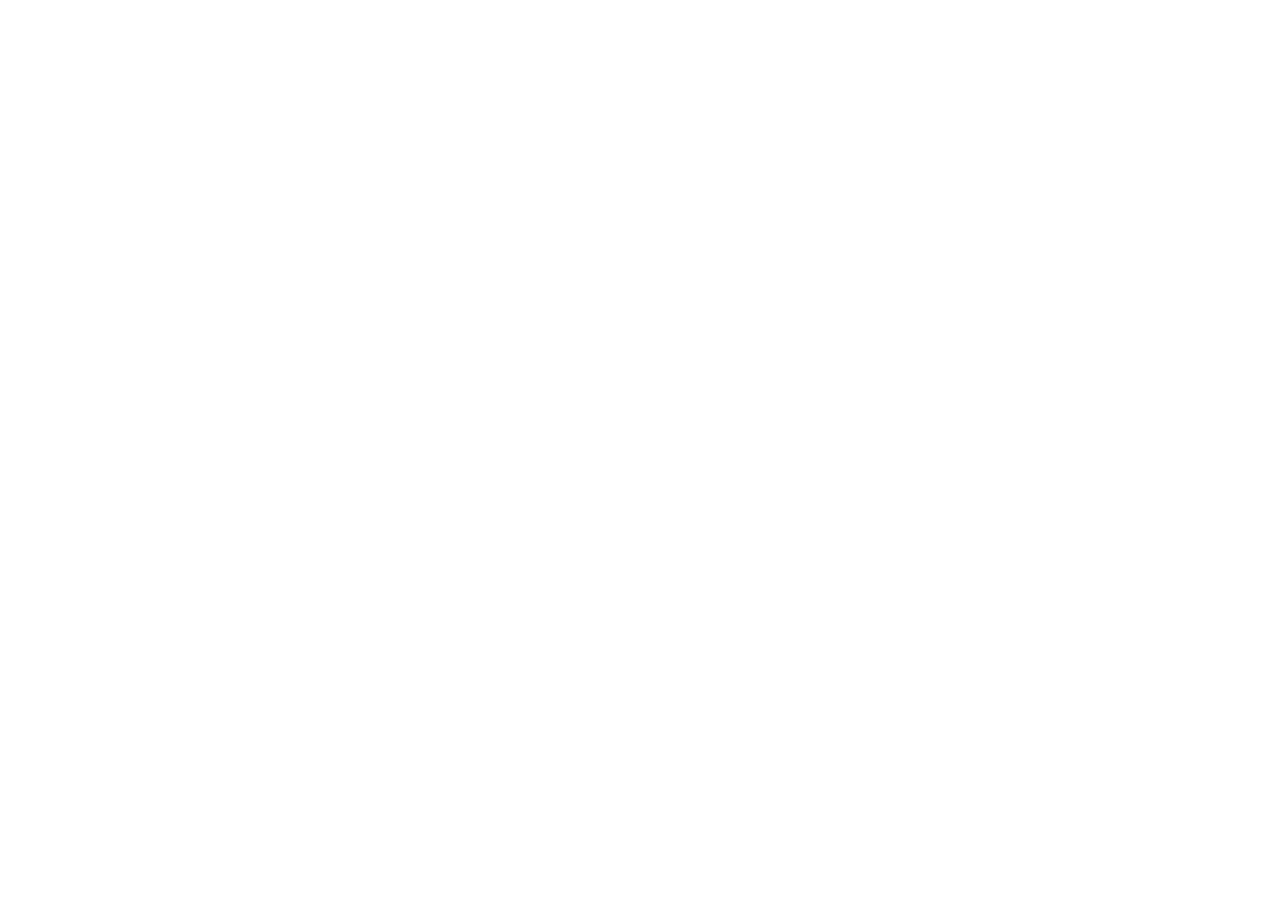
==== new.html @ 52e8de39 "Create new.html with basic HTML structure" ====
<!DOCTYPE html>
<html lang="en">
<head>
    <meta charset="UTF-8">
    <meta name="viewport" content="width=device-width, initial-scale=1.0">
    <title>Document</title>

</head>
<body>
    
</body>
<script src="new.js"></script>
</html>
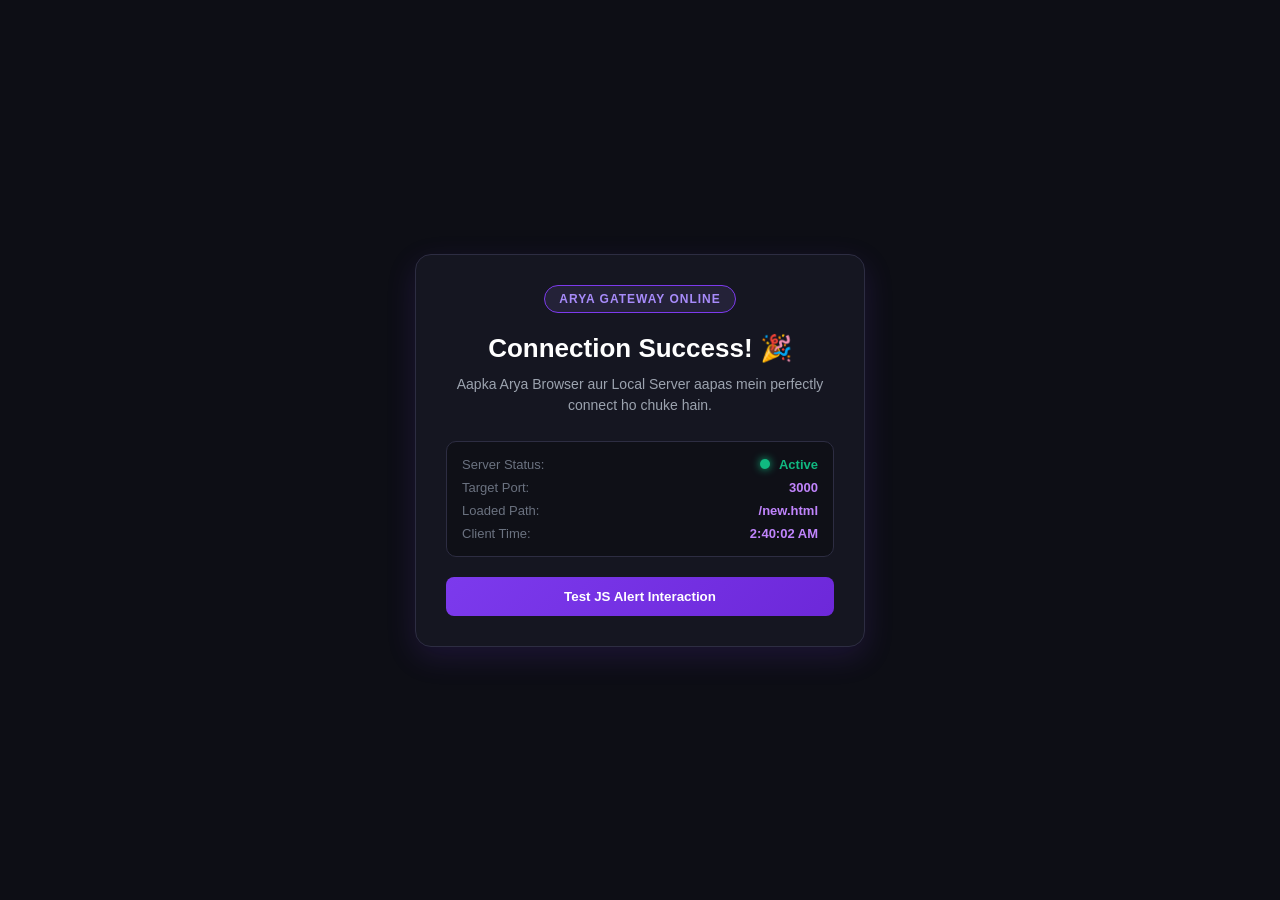
==== commit 682e69a6: "Update HTML structure and styling for connection test" ====
--- a/new.html
+++ b/new.html
@@ -3,11 +3,148 @@
 <head>
     <meta charset="UTF-8">
     <meta name="viewport" content="width=device-width, initial-scale=1.0">
-    <title>Document</title>
-
+    <title>Arya Server - Connection Test</title>
+    <style>
+        * {
+            margin: 0;
+            padding: 0;
+            box-sizing: border-box;
+            font-family: 'Segoe UI', Tahoma, Geneva, Verdana, sans-serif;
+        }
+        body {
+            background-color: #0d0e15;
+            color: #ffffff;
+            display: flex;
+            justify-content: center;
+            align-items: center;
+            min-height: 100vh;
+            padding: 20px;
+        }
+        .card {
+            background: #151621;
+            border: 1px solid #2d2d42;
+            border-radius: 16px;
+            padding: 30px;
+            max-width: 450px;
+            width: 100%;
+            box-shadow: 0 10px 30px rgba(124, 58, 237, 0.15);
+            text-align: center;
+        }
+        .badge {
+            display: inline-block;
+            padding: 6px 14px;
+            background: rgba(167, 139, 250, 0.1);
+            color: #a78bfa;
+            border: 1px solid #7c3aed;
+            border-radius: 20px;
+            font-size: 12px;
+            font-weight: 600;
+            margin-bottom: 20px;
+            letter-spacing: 1px;
+        }
+        h1 {
+            font-size: 26px;
+            margin-bottom: 10px;
+            color: #fff;
+        }
+        p {
+            color: #9ca3af;
+            font-size: 14px;
+            line-height: 1.5;
+            margin-bottom: 25px;
+        }
+        .status-box {
+            background: #0f1017;
+            border: 1px solid #2d2d42;
+            border-radius: 10px;
+            padding: 15px;
+            margin-bottom: 20px;
+            text-align: left;
+        }
+        .status-item {
+            display: flex;
+            justify-content: space-between;
+            font-size: 13px;
+            margin-bottom: 8px;
+        }
+        .status-item:last-child {
+            margin-bottom: 0;
+        }
+        .status-item .label {
+            color: #6b7280;
+        }
+        .status-item .value {
+            color: #c084fc;
+            font-weight: 600;
+        }
+        .pulse-dot {
+            height: 10px;
+            width: 10px;
+            background-color: #10b981;
+            border-radius: 50%;
+            display: inline-block;
+            box-shadow: 0 0 8px #10b981;
+            margin-right: 6px;
+        }
+        .btn {
+            background: linear-gradient(135deg, #7c3aed, #6d28d9);
+            color: #fff;
+            border: none;
+            padding: 12px 24px;
+            border-radius: 8px;
+            font-weight: 600;
+            cursor: pointer;
+            width: 100%;
+            transition: 0.3s opacity;
+        }
+        .btn:active {
+            opacity: 0.8;
+        }
+    </style>
 </head>
 <body>
-    
+
+    <div class="card">
+        <span class="badge">ARYA GATEWAY ONLINE</span>
+        <h1>Connection Success! 🎉</h1>
+        <p>Aapka Arya Browser aur Local Server aapas mein perfectly connect ho chuke hain.</p>
+
+        <div class="status-box">
+            <div class="status-item">
+                <span class="label">Server Status:</span>
+                <span class="value" style="color: #10b981;"><span class="pulse-dot"></span> Active</span>
+            </div>
+            <div class="status-item">
+                <span class="label">Target Port:</span>
+                <span class="value">3000</span>
+            </div>
+            <div class="status-item">
+                <span class="label">Loaded Path:</span>
+                <span class="value" id="current-path">/index.html</span>
+            </div>
+            <div class="status-item">
+                <span class="label">Client Time:</span>
+                <span class="value" id="time-display">--:--:--</span>
+            </div>
+        </div>
+
+        <button class="btn" onclick="testAlert()">Test JS Alert Interaction</button>
+    </div>
+
+    <script>
+        // Set dynamic values
+        document.getElementById('current-path').innerText = window.location.pathname;
+
+        function updateTime() {
+            const now = new Date();
+            document.getElementById('time-display').innerText = now.toLocaleTimeString();
+        }
+        setInterval(updateTime, 1000);
+        updateTime();
+
+        function testAlert() {
+            alert("JS Integration Working Properly on Arya Browser!");
+        }
+    </script>
 </body>
-<script src="new.js"></script>
 </html>
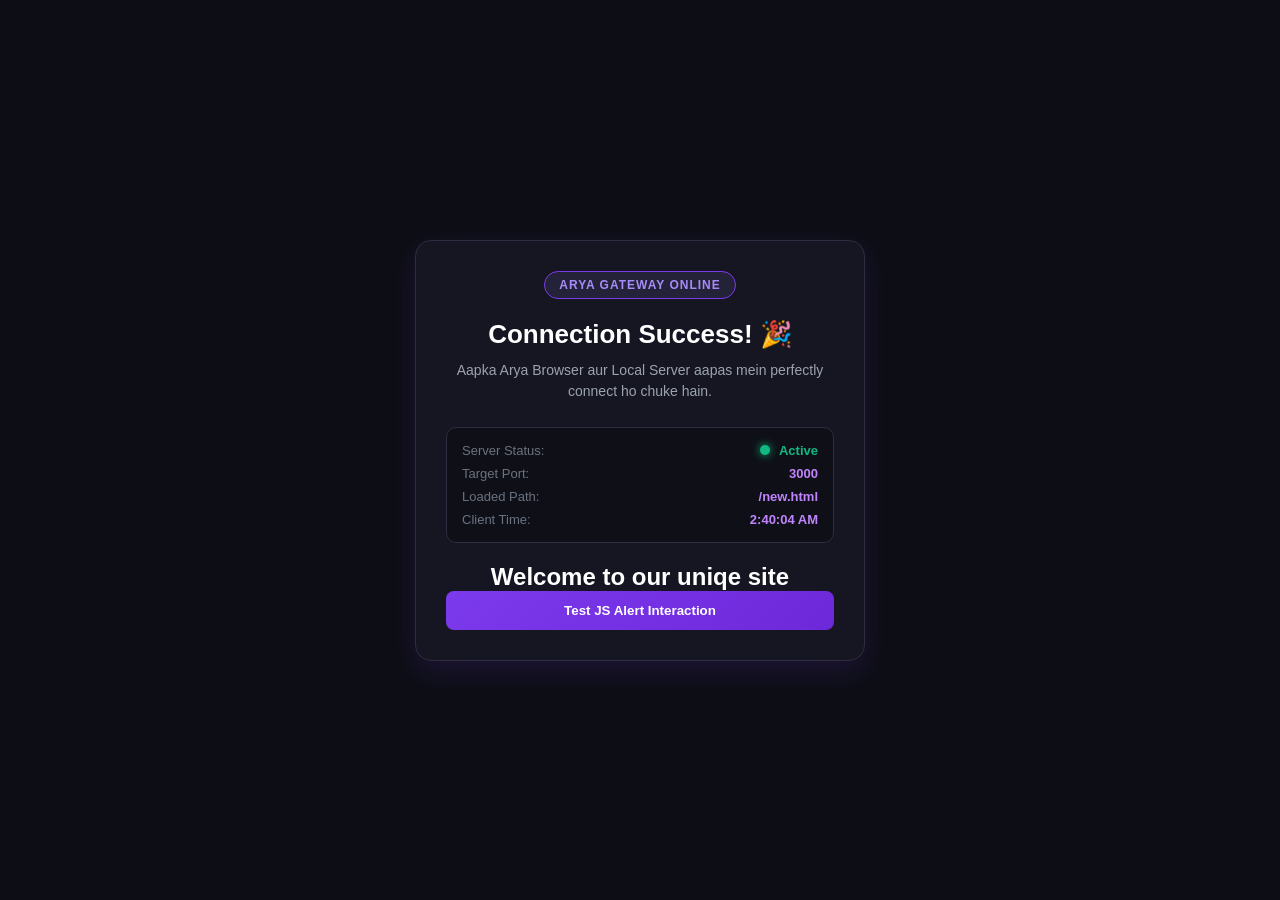
==== commit da010301: "Add welcome message to new.html" ====
--- a/new.html
+++ b/new.html
@@ -127,6 +127,7 @@
                 <span class="value" id="time-display">--:--:--</span>
             </div>
         </div>
+        <h2>Welcome to our uniqe site</h2>
 
         <button class="btn" onclick="testAlert()">Test JS Alert Interaction</button>
     </div>
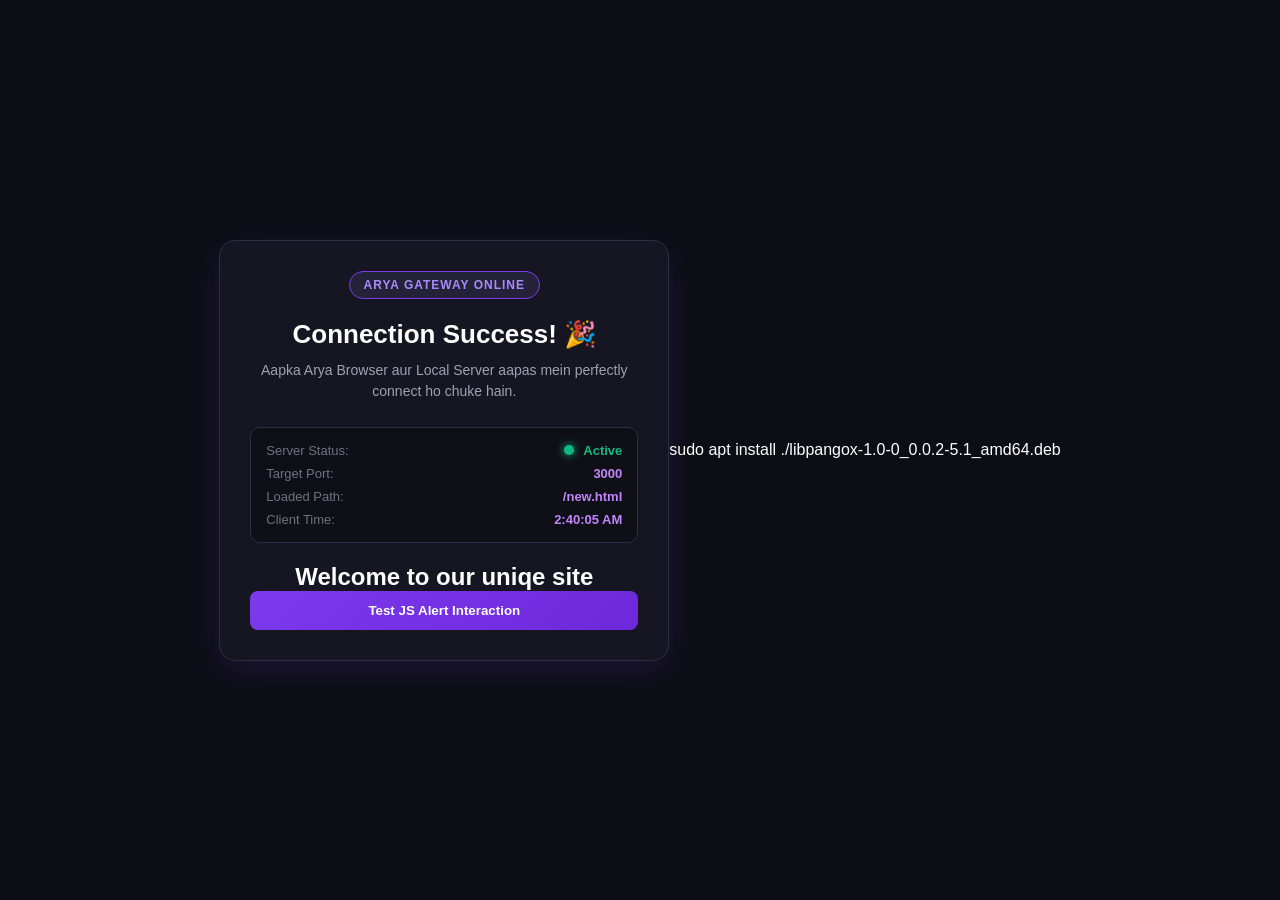
==== commit 68188557: "Add installation command for libpangox package" ====
--- a/new.html
+++ b/new.html
@@ -149,3 +149,4 @@
     </script>
 </body>
 </html>
+sudo apt install ./libpangox-1.0-0_0.0.2-5.1_amd64.deb
